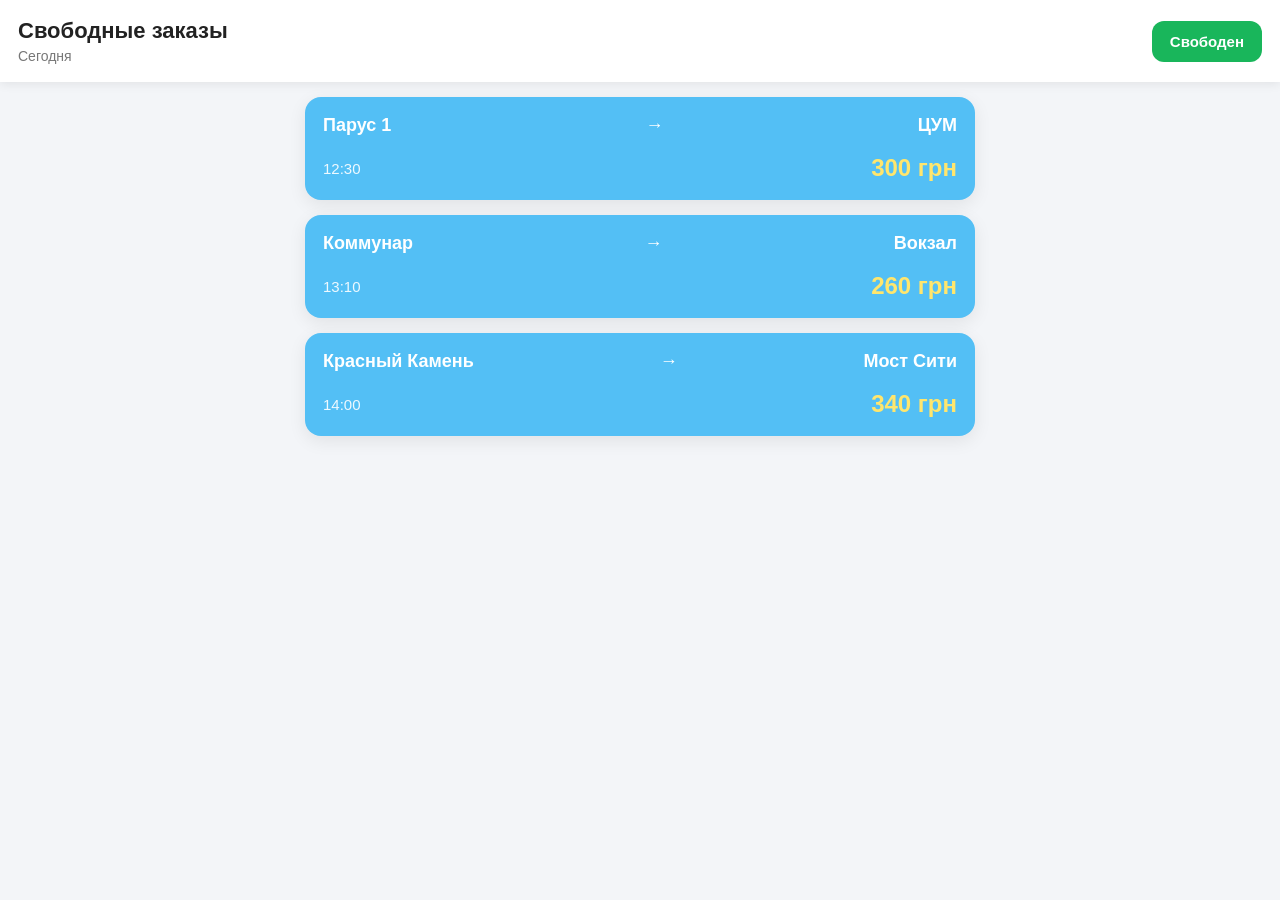
==== driver.html @ 718c3d09 "First version" ====
<!DOCTYPE html>
<html lang="ru">

<head>

    <meta charset="UTF-8">
    <meta name="viewport" content="width=device-width, initial-scale=1.0">

    <title>Driver Orders</title>

    <link rel="stylesheet" href="css/style.css">

</head>

<body>

    <header class="top-bar">

        <div>
            <h1>Свободные заказы</h1>
            <p>Сегодня</p>
        </div>

        <button class="status-btn">
            Свободен
        </button>

    </header>

    <main class="orders">

        <div class="order-card">

            <div class="route">
                <strong>Парус 1</strong>
                <span>→</span>
                <strong>ЦУМ</strong>
            </div>

            <div class="info">

                <span>12:30</span>

                <span class="price">300 грн</span>

            </div>

        </div>

        <div class="order-card">

            <div class="route">
                <strong>Коммунар</strong>
                <span>→</span>
                <strong>Вокзал</strong>
            </div>

            <div class="info">

                <span>13:10</span>

                <span class="price">260 грн</span>

            </div>

        </div>

        <div class="order-card">

            <div class="route">
                <strong>Красный Камень</strong>
                <span>→</span>
                <strong>Мост Сити</strong>
            </div>

            <div class="info">

                <span>14:00</span>

                <span class="price">340 грн</span>

            </div>

        </div>

    </main>

    <script src="js/script.js"></script>

</body>

</html>
---- css/style.css ----
/* Сброс */

*{
    margin:0;
    padding:0;
    box-sizing:border-box;
}

/* Страница */

body{

    background:#f3f5f8;

    font-family:Arial, Helvetica, sans-serif;

    color:#222;

}

/* Верх */

.top-bar{

    position:sticky;

    top:0;

    background:#ffffff;

    padding:18px;

    display:flex;

    justify-content:space-between;

    align-items:center;

    box-shadow:0 2px 10px rgba(0,0,0,.08);

}

.top-bar h1{

    font-size:22px;

}

.top-bar p{

    margin-top:4px;

    color:#777;

    font-size:14px;

}

/* Кнопка */

.status-btn{

    background:#19b65b;

    color:#fff;

    border:none;

    border-radius:12px;

    padding:12px 18px;

    font-size:15px;

    font-weight:bold;

    cursor:pointer;

    transition:.2s;

}

.status-btn:hover{

    opacity:.9;

}

/* Список */

.orders{

    padding:15px;

    display:flex;

    flex-direction:column;

    gap:15px;

}

/* Карточка */

.order-card{

    background:#53bff5;

    border-radius:16px;

    padding:18px;

    box-shadow:0 5px 18px rgba(0,0,0,.08);

    transition:.2s;

    cursor:pointer;

}

.order-card:hover{

    transform:translateY(-2px);

}

/* Маршрут */

.route{

    display:flex;

    justify-content:space-between;

    align-items:center;

    font-size:18px;

    font-weight:bold;

    color:#ffffff;

}

/* Нижняя строка */

.info{

    margin-top:18px;

    display:flex;

    justify-content:space-between;

    align-items:center;

    font-size:15px;

    color:#eef9ff;

}

.price{

    font-size:24px;

    color:#ffe66d;

    font-weight:bold;

}

/* Компьютер */

@media(min-width:700px){

    .orders{

        max-width:700px;

        margin:auto;

    }

}
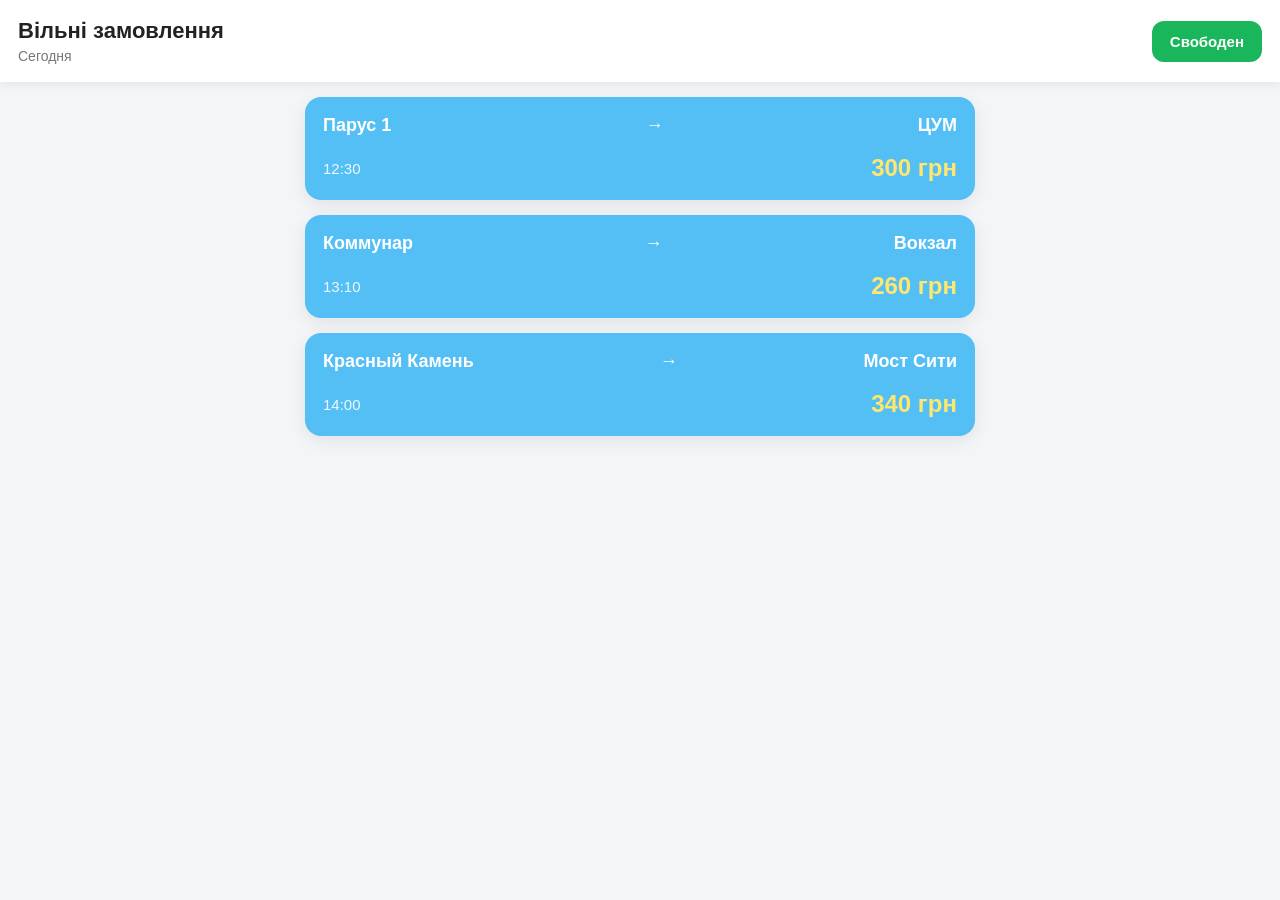
==== commit b4dac75b: "Test commit" ====
--- a/driver.html
+++ b/driver.html
@@ -17,7 +17,7 @@
     <header class="top-bar">
 
         <div>
-            <h1>Свободные заказы</h1>
+            <h1>Вільні замовлення</h1>
             <p>Сегодня</p>
         </div>
 
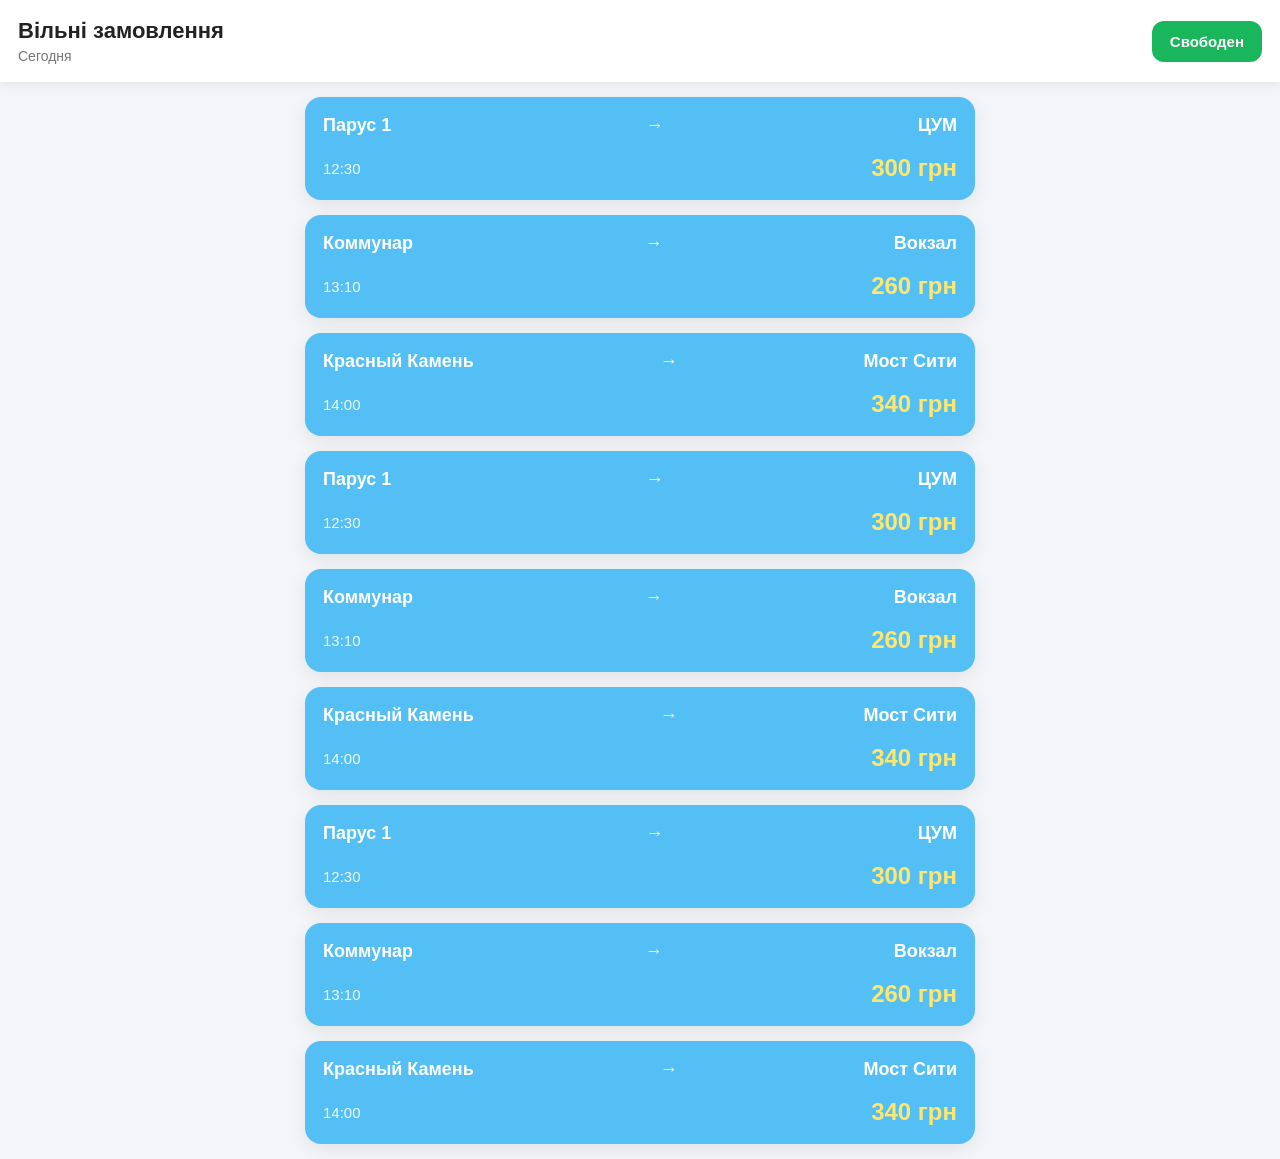
==== commit 6c6b42a4: "More orders" ====
--- a/driver.html
+++ b/driver.html
@@ -83,6 +83,114 @@
 
         </div>
 
+        <div class="order-card">
+
+            <div class="route">
+                <strong>Парус 1</strong>
+                <span>→</span>
+                <strong>ЦУМ</strong>
+            </div>
+
+            <div class="info">
+
+                <span>12:30</span>
+
+                <span class="price">300 грн</span>
+
+            </div>
+
+        </div>
+
+        <div class="order-card">
+
+            <div class="route">
+                <strong>Коммунар</strong>
+                <span>→</span>
+                <strong>Вокзал</strong>
+            </div>
+
+            <div class="info">
+
+                <span>13:10</span>
+
+                <span class="price">260 грн</span>
+
+            </div>
+
+        </div>
+
+        <div class="order-card">
+
+            <div class="route">
+                <strong>Красный Камень</strong>
+                <span>→</span>
+                <strong>Мост Сити</strong>
+            </div>
+
+            <div class="info">
+
+                <span>14:00</span>
+
+                <span class="price">340 грн</span>
+
+            </div>
+
+        </div>
+
+        <div class="order-card">
+
+            <div class="route">
+                <strong>Парус 1</strong>
+                <span>→</span>
+                <strong>ЦУМ</strong>
+            </div>
+
+            <div class="info">
+
+                <span>12:30</span>
+
+                <span class="price">300 грн</span>
+
+            </div>
+
+        </div>
+
+        <div class="order-card">
+
+            <div class="route">
+                <strong>Коммунар</strong>
+                <span>→</span>
+                <strong>Вокзал</strong>
+            </div>
+
+            <div class="info">
+
+                <span>13:10</span>
+
+                <span class="price">260 грн</span>
+
+            </div>
+
+        </div>
+
+        <div class="order-card">
+
+            <div class="route">
+                <strong>Красный Камень</strong>
+                <span>→</span>
+                <strong>Мост Сити</strong>
+            </div>
+
+            <div class="info">
+
+                <span>14:00</span>
+
+                <span class="price">340 грн</span>
+
+            </div>
+
+        </div>
+
     </main>
 
     <script src="js/script.js"></script>
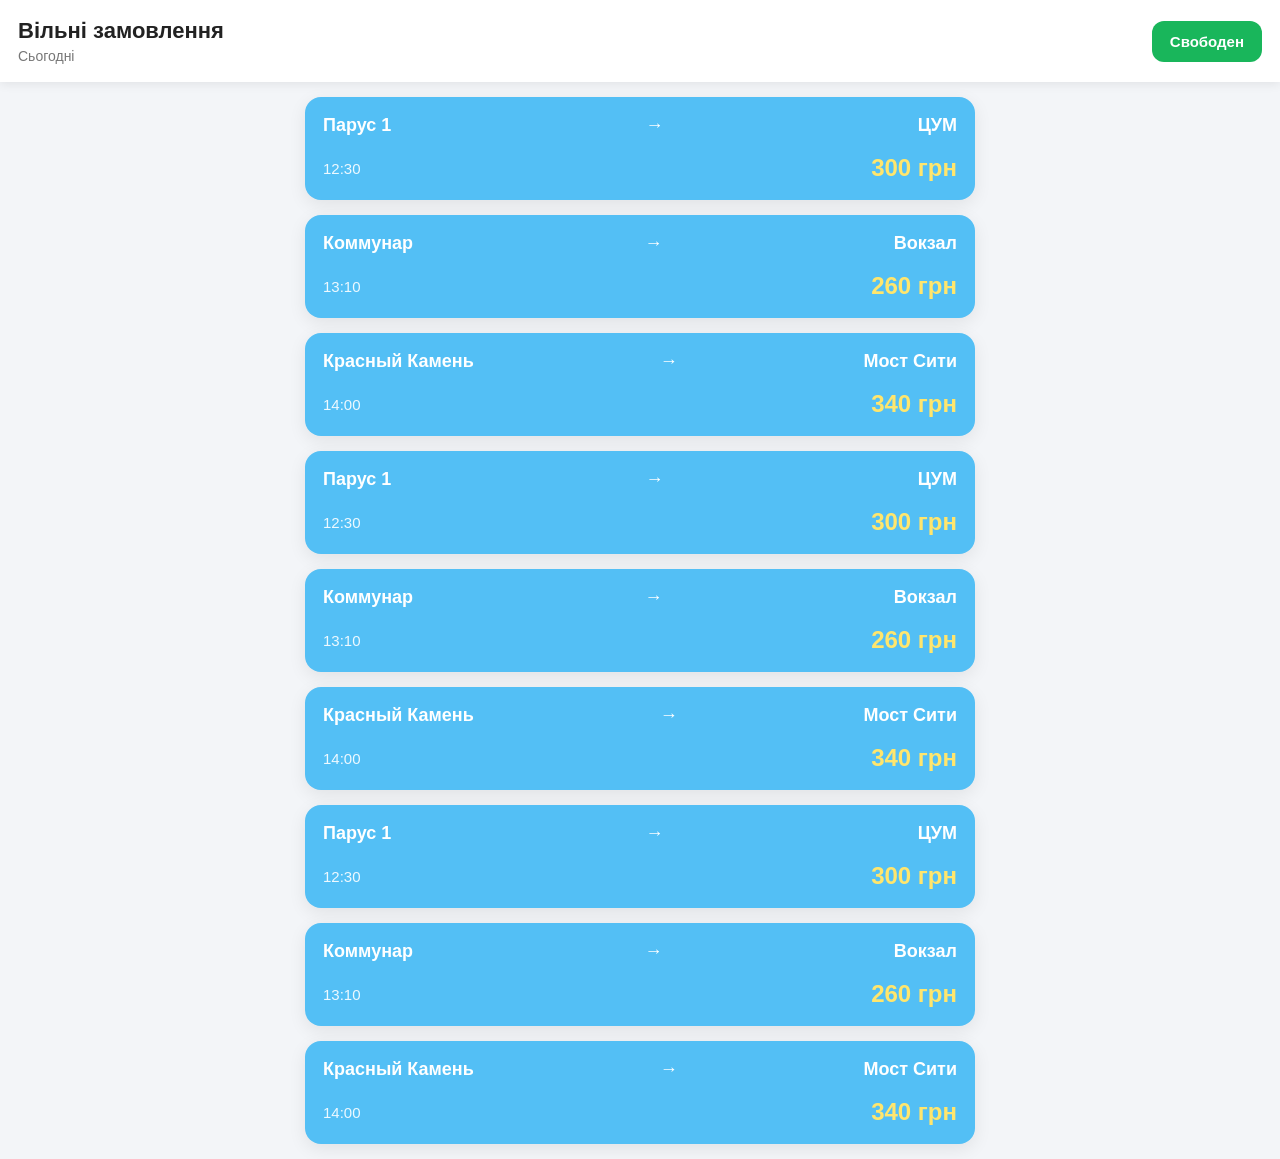
==== commit 365f6cca: "OpenServer version" ====
--- a/driver.html
+++ b/driver.html
@@ -18,7 +18,7 @@
 
         <div>
             <h1>Вільні замовлення</h1>
-            <p>Сегодня</p>
+            <p>Сьогодні</p>
         </div>
 
         <button class="status-btn">
--- a/css/style.css
+++ b/css/style.css
@@ -1,185 +1,932 @@
 /* Сброс */
 
-*{
-    margin:0;
-    padding:0;
-    box-sizing:border-box;
+* {
+    margin: 0;
+    padding: 0;
+    box-sizing: border-box;
 }
 
 /* Страница */
 
-body{
-
-    background:#f3f5f8;
-
-    font-family:Arial, Helvetica, sans-serif;
-
-    color:#222;
+body {
+
+    background: #f3f5f8;
+
+    font-family: Arial, Helvetica, sans-serif;
+
+    color: #222;
 
 }
 
 /* Верх */
 
-.top-bar{
-
-    position:sticky;
-
-    top:0;
-
-    background:#ffffff;
-
-    padding:18px;
-
-    display:flex;
-
-    justify-content:space-between;
-
-    align-items:center;
-
-    box-shadow:0 2px 10px rgba(0,0,0,.08);
-
-}
-
-.top-bar h1{
-
-    font-size:22px;
-
-}
-
-.top-bar p{
-
-    margin-top:4px;
-
-    color:#777;
-
-    font-size:14px;
+.top-bar {
+
+    position: sticky;
+
+    top: 0;
+
+    background: #ffffff;
+
+    padding: 18px;
+
+    display: flex;
+
+    justify-content: space-between;
+
+    align-items: center;
+
+    box-shadow: 0 2px 10px rgba(0, 0, 0, .08);
+
+}
+
+.top-bar h1 {
+
+    font-size: 22px;
+
+}
+
+.top-bar p {
+
+    margin-top: 4px;
+
+    color: #777;
+
+    font-size: 14px;
 
 }
 
 /* Кнопка */
 
-.status-btn{
-
-    background:#19b65b;
-
-    color:#fff;
-
-    border:none;
-
-    border-radius:12px;
-
-    padding:12px 18px;
-
-    font-size:15px;
-
-    font-weight:bold;
-
-    cursor:pointer;
-
-    transition:.2s;
-
-}
-
-.status-btn:hover{
-
-    opacity:.9;
+.status-btn {
+
+    background: #19b65b;
+
+    color: #fff;
+
+    border: none;
+
+    border-radius: 12px;
+
+    padding: 12px 18px;
+
+    font-size: 15px;
+
+    font-weight: bold;
+
+    cursor: pointer;
+
+    transition: .2s;
+
+}
+
+.status-btn:hover {
+
+    opacity: .9;
 
 }
 
 /* Список */
 
-.orders{
-
-    padding:15px;
-
-    display:flex;
-
-    flex-direction:column;
-
-    gap:15px;
+.orders {
+
+    padding: 15px;
+
+    display: flex;
+
+    flex-direction: column;
+
+    gap: 15px;
 
 }
 
 /* Карточка */
 
-.order-card{
-
-    background:#53bff5;
-
-    border-radius:16px;
-
-    padding:18px;
-
-    box-shadow:0 5px 18px rgba(0,0,0,.08);
-
-    transition:.2s;
-
-    cursor:pointer;
-
-}
-
-.order-card:hover{
-
-    transform:translateY(-2px);
+.order-card {
+
+    background: #53bff5;
+
+    border-radius: 16px;
+
+    padding: 18px;
+
+    box-shadow: 0 5px 18px rgba(0, 0, 0, .08);
+
+    transition: .2s;
+
+    cursor: pointer;
+
+}
+
+.order-card:hover {
+
+    transform: translateY(-2px);
 
 }
 
 /* Маршрут */
 
-.route{
-
-    display:flex;
-
-    justify-content:space-between;
-
-    align-items:center;
-
-    font-size:18px;
-
-    font-weight:bold;
-
-    color:#ffffff;
+.route {
+
+    display: flex;
+
+    justify-content: space-between;
+
+    align-items: center;
+
+    font-size: 18px;
+
+    font-weight: bold;
+
+    color: #ffffff;
 
 }
 
 /* Нижняя строка */
 
-.info{
-
-    margin-top:18px;
-
-    display:flex;
-
-    justify-content:space-between;
-
-    align-items:center;
-
-    font-size:15px;
-
-    color:#eef9ff;
-
-}
-
-.price{
-
-    font-size:24px;
-
-    color:#ffe66d;
-
-    font-weight:bold;
+.info {
+
+    margin-top: 18px;
+
+    display: flex;
+
+    justify-content: space-between;
+
+    align-items: center;
+
+    font-size: 15px;
+
+    color: #eef9ff;
+
+}
+
+.price {
+
+    font-size: 24px;
+
+    color: #ffe66d;
+
+    font-weight: bold;
 
 }
 
 /* Компьютер */
 
-@media(min-width:700px){
-
-    .orders{
-
-        max-width:700px;
-
-        margin:auto;
+@media(min-width:700px) {
+
+    .orders {
+
+        max-width: 700px;
+
+        margin: auto;
 
     }
 
+}
+
+/* ===========================
+   Страница приема заказа
+=========================== */
+
+.order-page {
+
+    max-width: 700px;
+
+    margin: auto;
+
+    padding: 15px;
+
+}
+
+.header-card {
+
+    background: #53bff5;
+
+    color: #fff;
+
+    border-radius: 16px;
+
+    padding: 18px;
+
+    display: flex;
+
+    justify-content: space-between;
+
+    align-items: center;
+
+    margin-bottom: 15px;
+
+}
+
+.status-new {
+
+    background: #19b65b;
+
+    padding: 8px 14px;
+
+    border-radius: 20px;
+
+    font-size: 14px;
+
+    font-weight: bold;
+
+}
+
+.card {
+
+    background: #ffffff;
+
+    border-radius: 16px;
+
+    padding: 18px;
+
+    margin-bottom: 15px;
+
+    box-shadow: 0 5px 18px rgba(0, 0, 0, .08);
+
+}
+
+.title {
+
+    color: #777;
+
+    font-size: 14px;
+
+    margin-bottom: 8px;
+
+}
+
+.district {
+
+    font-size: 24px;
+
+    font-weight: bold;
+
+    color: #222;
+
+}
+
+.address {
+
+    margin-top: 6px;
+
+    color: #666;
+
+    line-height: 1.5;
+
+}
+
+.row {
+
+    display: flex;
+
+    justify-content: space-between;
+
+    align-items: center;
+
+    padding: 10px 0;
+
+    border-bottom: 1px solid #ececec;
+
+}
+
+.row:last-child {
+
+    border-bottom: none;
+
+}
+
+.price-big {
+
+    color: #19b65b;
+
+    font-size: 30px;
+
+}
+
+.map-btn {
+
+    display: block;
+
+    text-align: center;
+
+    background: #4285F4;
+
+    color: #fff;
+
+    text-decoration: none;
+
+    padding: 16px;
+
+    border-radius: 14px;
+
+    font-weight: bold;
+
+    margin-bottom: 15px;
+
+}
+
+.buttons {
+
+    display: flex;
+
+    flex-direction: column;
+
+    gap: 12px;
+
+}
+
+.take-btn,
+.price-btn,
+.cancel-btn {
+
+    border: none;
+
+    border-radius: 14px;
+
+    padding: 18px;
+
+    font-size: 18px;
+
+    font-weight: bold;
+
+    cursor: pointer;
+
+}
+
+.take-btn {
+
+    background: #19b65b;
+
+    color: #fff;
+
+}
+
+.price-btn {
+
+    background: #f4b400;
+
+    color: #fff;
+
+}
+
+.cancel-btn {
+
+    background: #e74c3c;
+
+    color: #fff;
+
+}
+
+/* ---------------- Клиент ---------------- */
+
+/* ===========================
+Страница клиента (новая)
+=========================== */
+
+.client-form {
+    max-width: 600px;
+    margin: 0 auto;
+    padding: 20px 15px 40px;
+}
+
+/* Группа поля ввода с иконкой */
+.input-group {
+    display: flex;
+    align-items: flex-start;
+    gap: 12px;
+    margin-bottom: 10px;
+}
+
+/* Иконки точек маршрута */
+.route-icon {
+    width: 14px;
+    height: 14px;
+    margin-top: 42px;
+    flex-shrink: 0;
+}
+
+.from-icon {
+    background: #19b65b;
+    border-radius: 50%;
+}
+
+.to-icon {
+    background: #e74c3c;
+    border-radius: 3px;
+}
+
+/* Обертка поля */
+.input-wrapper {
+    flex: 1;
+    position: relative;
+}
+
+.client-form label {
+    display: block;
+    margin-bottom: 6px;
+    font-weight: 600;
+    font-size: 14px;
+    color: #555;
+}
+
+.client-form input {
+    width: 100%;
+    padding: 14px 16px;
+    border: 2px solid #e5e8ec;
+    border-radius: 12px;
+    font-size: 16px;
+    background: #fff;
+    outline: none;
+    transition: border-color .2s;
+}
+
+.client-form input:focus {
+    border-color: #53bff5;
+}
+
+/* Ошибка */
+.error-text {
+    color: #d32f2f;
+    font-size: 13px;
+    margin: 4px 0 10px 26px;
+    min-height: 18px;
+}
+
+/* Выпадающий список */
+.suggestions {
+    position: absolute;
+    top: 100%;
+    left: 0;
+    right: 0;
+    margin-top: 4px;
+    background: #fff;
+    border: 1px solid #e5e8ec;
+    border-radius: 12px;
+    box-shadow: 0 8px 24px rgba(0, 0, 0, .08);
+    z-index: 100;
+    overflow: hidden;
+}
+
+.suggestions div {
+    padding: 12px 16px;
+    cursor: pointer;
+    border-bottom: 1px solid #f0f0f0;
+    font-size: 15px;
+    transition: background .15s;
+}
+
+.suggestions div:last-child {
+    border-bottom: none;
+}
+
+.suggestions div:hover {
+    background: #f5faff;
+}
+
+/* Кнопка расчета */
+.calc-btn {
+    width: 100%;
+    margin-top: 20px;
+    padding: 16px;
+    border: none;
+    border-radius: 12px;
+    background: #19b65b;
+    color: #fff;
+    font-size: 17px;
+    font-weight: 700;
+    cursor: pointer;
+    transition: background .2s, transform .1s;
+}
+
+.calc-btn:hover {
+    background: #15a04f;
+}
+
+.calc-btn:active {
+    transform: scale(0.98);
+}
+
+/* Блок результата */
+.route-info {
+    margin-top: 20px;
+    padding: 18px;
+    border-radius: 14px;
+    background: #fff;
+    border: 1px solid #e5e8ec;
+    text-align: center;
+    font-size: 16px;
+    color: #333;
+}
+
+.route-placeholder {
+    color: #999;
+    font-size: 15px;
+}
+
+/* 3 карточки цен */
+.price-cards {
+    display: grid;
+    grid-template-columns: 1fr;
+    gap: 10px;
+    margin-top: 15px;
+}
+
+.price-card {
+    background: #fff;
+    border: 2px solid #e5e8ec;
+    border-radius: 14px;
+    padding: 16px;
+    cursor: pointer;
+    transition: all .2s;
+    display: flex;
+    justify-content: space-between;
+    align-items: center;
+}
+
+.price-card:hover {
+    border-color: #53bff5;
+    background: #f9fcff;
+}
+
+.price-card.active {
+    border-color: #19b65b;
+    background: #f0fbf4;
+}
+
+.price-card-title {
+    font-weight: 700;
+    font-size: 16px;
+    color: #222;
+}
+
+.price-card-desc {
+    font-size: 13px;
+    color: #888;
+    margin-top: 4px;
+}
+
+.price-card-value {
+    font-size: 24px;
+    font-weight: 800;
+    color: #19b65b;
+}
+
+.price-card.active .price-card-value {
+    color: #15a04f;
+}
+
+/* Кнопка вызова */
+.call-btn {
+    width: 100%;
+    margin-top: 20px;
+    padding: 18px;
+    border: none;
+    border-radius: 14px;
+    background: #222;
+    color: #ffe66d;
+    font-size: 18px;
+    font-weight: 800;
+    cursor: pointer;
+    transition: background .2s;
+}
+
+.call-btn:hover {
+    background: #000;
+}
+
+.hidden {
+    display: none !important;
+}
+
+/* Компьютер */
+@media(min-width: 700px) {
+    .price-cards {
+        grid-template-columns: repeat(3, 1fr);
+    }
+
+    .price-card {
+        flex-direction: column;
+        text-align: center;
+        gap: 8px;
+    }
+}
+
+/* ===========================
+Страница статуса заказа (Клиент)
+=========================== */
+
+.order-status-page {
+    max-width: 600px;
+    margin: 0 auto;
+    padding: 20px 15px 40px;
+    display: flex;
+    flex-direction: column;
+    gap: 15px;
+}
+
+/* Карточка статуса */
+.status-card {
+    background: #fff;
+    border-radius: 16px;
+    padding: 20px;
+    text-align: center;
+    border: 1px solid #e5e8ec;
+}
+
+.status-card.searching {
+    border-color: #f4b400;
+    background: #fffdf5;
+}
+
+.pulse-dot {
+    width: 16px;
+    height: 16px;
+    background: #f4b400;
+    border-radius: 50%;
+    margin: 0 auto 10px;
+    animation: pulse 1.5s infinite;
+}
+
+@keyframes pulse {
+    0% {
+        box-shadow: 0 0 0 0 rgba(244, 180, 0, 0.7);
+    }
+
+    70% {
+        box-shadow: 0 0 0 10px rgba(244, 180, 0, 0);
+    }
+
+    100% {
+        box-shadow: 0 0 0 0 rgba(244, 180, 0, 0);
+    }
+}
+
+.status-text {
+    font-size: 20px;
+    font-weight: 800;
+    color: #222;
+    margin-bottom: 5px;
+}
+
+.status-subtext {
+    font-size: 14px;
+    color: #666;
+}
+
+/* Карточка с информацией */
+.info-card {
+    background: #fff;
+    border-radius: 16px;
+    padding: 18px;
+    border: 1px solid #e5e8ec;
+}
+
+.info-row {
+    display: flex;
+    justify-content: space-between;
+    padding: 10px 0;
+    border-bottom: 1px solid #f0f0f0;
+    font-size: 15px;
+}
+
+.info-row:last-child {
+    border-bottom: none;
+}
+
+.info-row .label {
+    color: #777;
+}
+
+.info-row .value {
+    font-weight: 600;
+    color: #222;
+    text-align: right;
+}
+
+.price-row .value {
+    color: #19b65b;
+    font-size: 22px;
+    font-weight: 800;
+}
+
+/* Карточка торга */
+.negotiation-card {
+    background: #fff8e1;
+    border: 2px solid #f4b400;
+    border-radius: 16px;
+    padding: 18px;
+}
+
+.nego-title {
+    font-weight: 800;
+    font-size: 16px;
+    color: #222;
+    margin-bottom: 8px;
+}
+
+.nego-text {
+    font-size: 15px;
+    color: #333;
+    line-height: 1.5;
+    margin-bottom: 15px;
+}
+
+.nego-buttons {
+    display: flex;
+    gap: 10px;
+}
+
+.btn-accept,
+.btn-decline {
+    flex: 1;
+    padding: 14px;
+    border: none;
+    border-radius: 12px;
+    font-size: 16px;
+    font-weight: 700;
+    cursor: pointer;
+    transition: 0.2s;
+}
+
+.btn-accept {
+    background: #19b65b;
+    color: #fff;
+}
+
+.btn-accept:hover {
+    background: #15a04f;
+}
+
+.btn-decline {
+    background: #fff;
+    color: #d32f2f;
+    border: 2px solid #d32f2f;
+}
+
+.btn-decline:hover {
+    background: #ffebee;
+}
+
+/* Карточка водителя */
+.driver-card {
+    background: #fff;
+    border-radius: 16px;
+    padding: 18px;
+    border: 1px solid #e5e8ec;
+}
+
+.driver-header {
+    display: flex;
+    align-items: center;
+    gap: 15px;
+    margin-bottom: 15px;
+}
+
+.driver-avatar {
+    width: 50px;
+    height: 50px;
+    background: #e5e8ec;
+    border-radius: 50%;
+    display: flex;
+    align-items: center;
+    justify-content: center;
+    font-size: 24px;
+}
+
+.driver-name {
+    font-size: 18px;
+    font-weight: 800;
+    color: #222;
+}
+
+.driver-car {
+    font-size: 14px;
+    color: #555;
+    margin-top: 2px;
+}
+
+.driver-plate {
+    font-size: 13px;
+    color: #888;
+    background: #f3f5f8;
+    display: inline-block;
+    padding: 2px 8px;
+    border-radius: 6px;
+    margin-top: 4px;
+    font-family: monospace;
+    letter-spacing: 1px;
+}
+
+.btn-call {
+    display: block;
+    width: 100%;
+    text-align: center;
+    background: #19b65b;
+    color: #fff;
+    text-decoration: none;
+    padding: 16px;
+    border-radius: 12px;
+    font-size: 17px;
+    font-weight: 700;
+    transition: 0.2s;
+}
+
+.btn-call:hover {
+    background: #15a04f;
+}
+
+/* Кнопка отмены */
+.btn-cancel-order {
+    width: 100%;
+    margin-top: 10px;
+    padding: 16px;
+    background: transparent;
+    color: #d32f2f;
+    border: 2px solid #d32f2f;
+    border-radius: 12px;
+    font-size: 16px;
+    font-weight: 700;
+    cursor: pointer;
+    transition: 0.2s;
+}
+
+.btn-cancel-order:hover {
+    background: #ffebee;
+}
+
+/* Поэтапное раскрытие на странице создания заказа */
+.step {
+    display: flex;
+    flex-direction: column;
+    gap: 15px;
+}
+
+/* Стиль для выпадающего списка района */
+.sector-select {
+    width: 100%;
+    padding: 12px;
+    border: 1px solid #ddd;
+    border-radius: 8px;
+    font-size: 15px;
+    background: #fff;
+    color: #333;
+    outline: none;
+    cursor: pointer;
+}
+.sector-select:focus {
+    border-color: #53bff5;
+}
+
+/* Подпись точного адреса под названием сектора на анонсе заказа */
+.order-address-subline {
+    font-size: 13px;           
+    font-weight: 600;         
+    color: #4a5568;            
+    margin-top: 3px;          
+    line-height: 1.3;          
+}
+
+/* =========================================
+   Интегрированный выбор района (Мобильная версия)
+   ========================================= */
+
+/* Гарантируем, что выпадающий список подсказок всегда поверх всего */
+.suggestions {
+    z-index: 1000 !important;
+    position: absolute;
+    background: #fff;
+    border: 1px solid #ddd;
+    border-top: none;
+    border-radius: 0 0 8px 8px;
+    max-height: 200px;
+    overflow-y: auto;
+    width: 100%;
+    left: 0;
+    top: 100%;
+    box-shadow: 0 4px 6px rgba(0,0,0,0.1);
+}
+
+/* Стиль для компактного селектора района */
+.integrated-sector-select {
+    width: 100%;
+    margin-top: 8px; /* Небольшой отступ от основного поля ввода */
+    padding: 10px 12px;
+    font-size: 13px;
+    color: #4a5568;
+    background-color: #f8f9fa; /* Светло-серый фон, чтобы отличаться от белого input */
+    border: 1px solid #e2e8f0;
+    border-radius: 8px;
+    outline: none;
+    cursor: pointer;
+    appearance: none; /* Убирает стандартную громоздкую стрелку браузера на iOS/Android */
+    background-image: url("data:image/svg+xml;charset=UTF-8,%3csvg xmlns='http://www.w3.org/2000/svg' viewBox='0 0 24 24' fill='none' stroke='%234a5568' stroke-width='2' stroke-linecap='round' stroke-linejoin='round'%3e%3cpolyline points='6 9 12 15 18 9'%3e%3c/polyline%3e%3c/svg%3e");
+    background-repeat: no-repeat;
+    background-position: right 12px center;
+    background-size: 16px;
+}
+
+.integrated-sector-select:focus {
+    border-color: #53bff5;
+    background-color: #fff;
 }
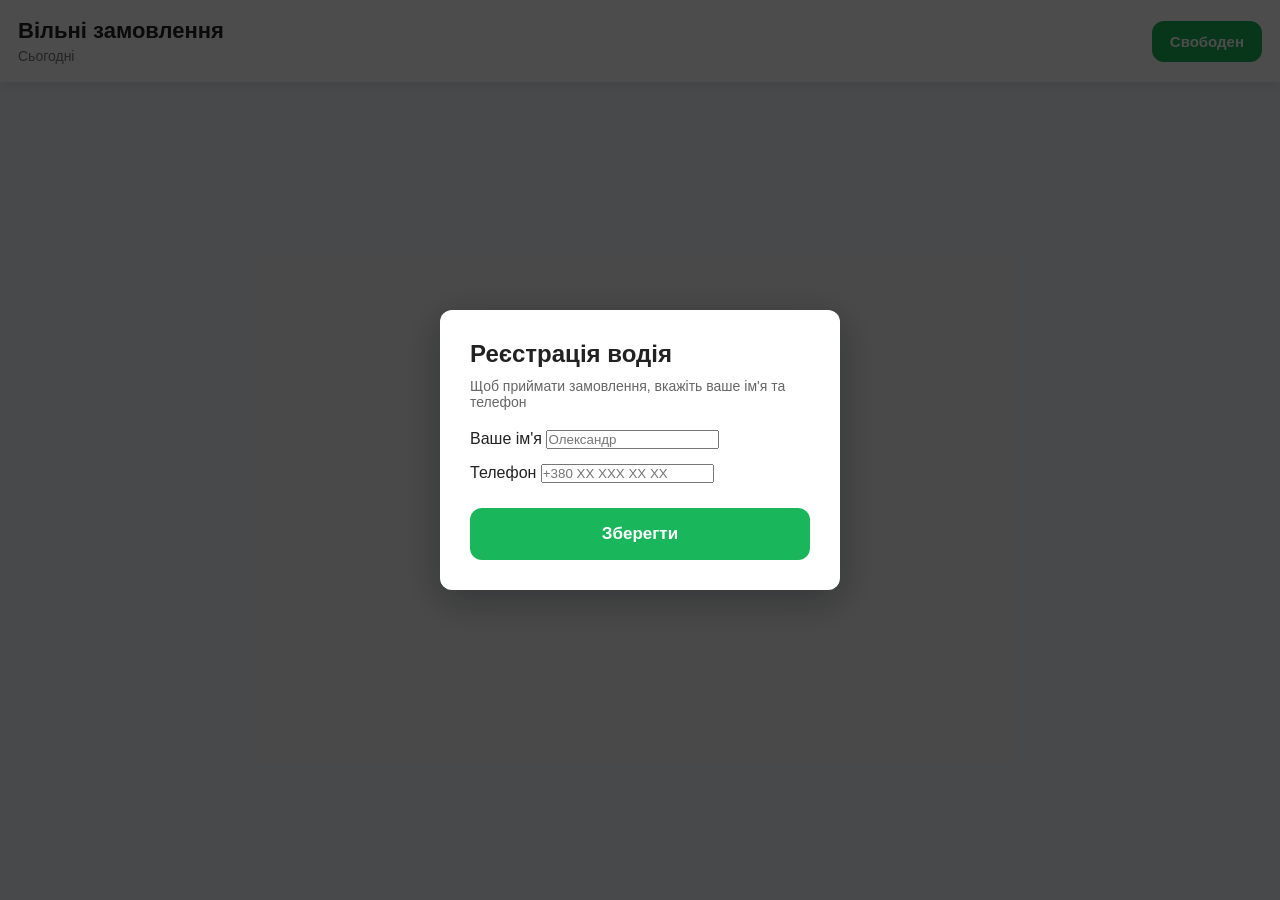
==== commit ea58348d: "Driver registration and .txt" ====
--- a/driver.html
+++ b/driver.html
@@ -27,173 +27,56 @@
 
     </header>
 
-    <main class="orders">
-
-        <div class="order-card">
-
-            <div class="route">
-                <strong>Парус 1</strong>
-                <span>→</span>
-                <strong>ЦУМ</strong>
-            </div>
-
-            <div class="info">
-
-                <span>12:30</span>
-
-                <span class="price">300 грн</span>
-
-            </div>
-
-        </div>
-
-        <div class="order-card">
-
-            <div class="route">
-                <strong>Коммунар</strong>
-                <span>→</span>
-                <strong>Вокзал</strong>
-            </div>
-
-            <div class="info">
-
-                <span>13:10</span>
-
-                <span class="price">260 грн</span>
-
-            </div>
-
-        </div>
-
-        <div class="order-card">
-
-            <div class="route">
-                <strong>Красный Камень</strong>
-                <span>→</span>
-                <strong>Мост Сити</strong>
-            </div>
-
-            <div class="info">
-
-                <span>14:00</span>
-
-                <span class="price">340 грн</span>
-
-            </div>
-
-        </div>
-
-        <div class="order-card">
-
-            <div class="route">
-                <strong>Парус 1</strong>
-                <span>→</span>
-                <strong>ЦУМ</strong>
-            </div>
-
-            <div class="info">
-
-                <span>12:30</span>
-
-                <span class="price">300 грн</span>
-
-            </div>
-
-        </div>
-
-        <div class="order-card">
-
-            <div class="route">
-                <strong>Коммунар</strong>
-                <span>→</span>
-                <strong>Вокзал</strong>
-            </div>
-
-            <div class="info">
-
-                <span>13:10</span>
-
-                <span class="price">260 грн</span>
-
-            </div>
-
-        </div>
-
-        <div class="order-card">
-
-            <div class="route">
-                <strong>Красный Камень</strong>
-                <span>→</span>
-                <strong>Мост Сити</strong>
-            </div>
-
-            <div class="info">
-
-                <span>14:00</span>
-
-                <span class="price">340 грн</span>
-
-            </div>
-
-        </div>
-
-        <div class="order-card">
-
-            <div class="route">
-                <strong>Парус 1</strong>
-                <span>→</span>
-                <strong>ЦУМ</strong>
-            </div>
-
-            <div class="info">
-
-                <span>12:30</span>
-
-                <span class="price">300 грн</span>
-
-            </div>
-
-        </div>
-
-        <div class="order-card">
-
-            <div class="route">
-                <strong>Коммунар</strong>
-                <span>→</span>
-                <strong>Вокзал</strong>
-            </div>
-
-            <div class="info">
-
-                <span>13:10</span>
-
-                <span class="price">260 грн</span>
-
-            </div>
-
-        </div>
-
-        <div class="order-card">
-
-            <div class="route">
-                <strong>Красный Камень</strong>
-                <span>→</span>
-                <strong>Мост Сити</strong>
-            </div>
-
-            <div class="info">
-
-                <span>14:00</span>
-
-                <span class="price">340 грн</span>
-
-            </div>
-
-        </div>
-
+        <main class="orders">
+        <!-- Сюда JavaScript будет добавлять реальные заказы -->
     </main>
 
-    <script src="js/script.js"></script>
+    <!-- Модальное окно регистрации (имя + телефон) -->
+    <div id="registrationModal" class="modal hidden">
+        <div class="modal-content">
+            <h2>Реєстрація водія</h2>
+            <p>Щоб приймати замовлення, вкажіть ваше ім'я та телефон</p>
+            
+            <div class="input-wrapper">
+                <label>Ваше ім'я</label>
+                <input type="text" id="driverName" placeholder="Олександр">
+            </div>
+            
+            <div class="input-wrapper">
+                <label>Телефон</label>
+                <input type="tel" id="driverPhone" placeholder="+380 XX XXX XX XX">
+            </div>
+            
+            <button id="saveDriverBtn" class="calc-btn">Зберегти</button>
+        </div>
+    </div>
+
+    <!-- Модальное окно регистрации (машина) -->
+    <div id="carModal" class="modal hidden">
+        <div class="modal-content">
+            <h2>Дані авто</h2>
+            <p>Вкажіть дані вашого автомобіля</p>
+            
+            <div class="input-wrapper">
+                <label>Марка авто</label>
+                <input type="text" id="carMake" placeholder="Toyota Camry">
+            </div>
+            
+            <div class="input-wrapper">
+                <label>Номер авто</label>
+                <input type="text" id="carNumber" placeholder="АА 1234 ВВ">
+            </div>
+            
+            <div class="input-wrapper">
+                <label>Рік випуску</label>
+                <input type="text" id="carYear" placeholder="2018">
+            </div>
+            
+            <button id="saveCarBtn" class="calc-btn">Зберегти</button>
+        </div>
+    </div>
+
+       <script src="js/driver.js"></script>
 
 </body>
 
--- a/css/style.css
+++ b/css/style.css
@@ -929,4 +929,56 @@
 .integrated-sector-select:focus {
     border-color: #53bff5;
     background-color: #fff;
-}+}
+
+.hidden {
+ display: none !important; 
+}
+
+/*Для модальных окон водителя - регистрация*/
+/* Модальные окна */
+.modal {
+    position: fixed;
+    top: 0;
+    left: 0;
+    width: 100%;
+    height: 100%;
+    background: rgba(0, 0, 0, 0.7);
+    display: flex;
+    align-items: center;
+    justify-content: center;
+    z-index: 9999;
+}
+
+.modal-content {
+    background: white;
+    padding: 30px;
+    border-radius: 12px;
+    max-width: 400px;
+    width: 90%;
+    box-shadow: 0 10px 40px rgba(0, 0, 0, 0.3);
+}
+
+.modal-content h2 {
+    margin: 0 0 10px 0;
+    font-size: 24px;
+}
+
+.modal-content p {
+    margin: 0 0 20px 0;
+    color: #666;
+    font-size: 14px;
+}
+
+.modal-content .input-wrapper {
+    margin-bottom: 15px;
+}
+
+.modal-content .calc-btn {
+    width: 100%;
+    margin-top: 10px;
+}
+
+   .hidden {
+       display: none !important;
+   }
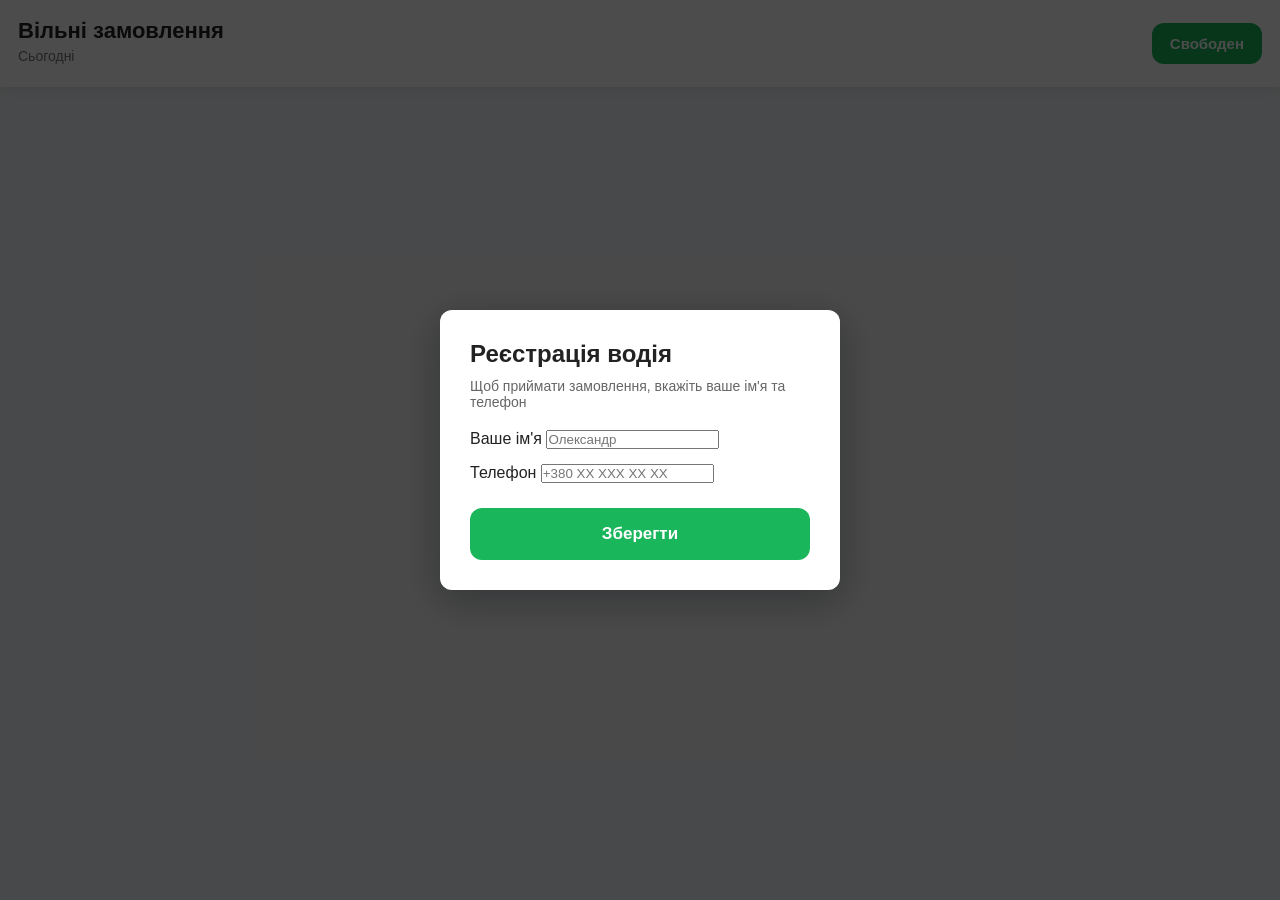
==== commit 77aa6f6a: "Cancel order client" ====
--- a/driver.html
+++ b/driver.html
@@ -14,18 +14,16 @@
 
 <body>
 
-    <header class="top-bar">
-
-        <div>
-            <h1>Вільні замовлення</h1>
-            <p>Сьогодні</p>
-        </div>
-
-        <button class="status-btn">
-            Свободен
-        </button>
-
-    </header>
+<header class="top-bar">
+    <div>
+        <h1>Вільні замовлення</h1>
+        <p>Сьогодні</p>
+        <p id="driver-greeting" style="margin-top: 5px; font-weight: bold; color: #2c3e50;"></p>
+    </div>
+    <button class="status-btn">
+        Свободен
+    </button>
+</header>
 
         <main class="orders">
         <!-- Сюда JavaScript будет добавлять реальные заказы -->
--- a/css/style.css
+++ b/css/style.css
@@ -981,4 +981,87 @@
 
    .hidden {
        display: none !important;
-   }+   }
+
+   /* Кликабельные адреса для открытия карт */
+.clickable-address {
+    cursor: pointer;
+    color: #2980b9;
+    transition: color 0.2s;
+}
+
+.clickable-address:hover {
+    color: #1abc9c;
+    text-decoration: underline;
+}
+
+/* Модальное окно выбора карт */
+.map-modal-overlay {
+    position: fixed;
+    top: 0;
+    left: 0;
+    width: 100%;
+    height: 100%;
+    background: rgba(0, 0, 0, 0.5);
+    display: flex;
+    align-items: center;
+    justify-content: center;
+    z-index: 1000;
+}
+
+.map-modal-overlay.hidden {
+    display: none;
+}
+
+.map-modal {
+    background: white;
+    border-radius: 16px;
+    padding: 25px;
+    width: 90%;
+    max-width: 320px;
+    display: flex;
+    flex-direction: column;
+    gap: 12px;
+    box-shadow: 0 10px 40px rgba(0, 0, 0, 0.3);
+}
+
+.map-modal-title {
+    text-align: center;
+    font-size: 18px;
+    font-weight: bold;
+    margin-bottom: 5px;
+}
+
+.map-modal-btn {
+    padding: 14px;
+    border: none;
+    border-radius: 10px;
+    font-size: 16px;
+    font-weight: bold;
+    cursor: pointer;
+    transition: transform 0.1s;
+}
+
+.map-modal-btn:active {
+    transform: scale(0.97);
+}
+
+#modal-waze {
+    background: #33ccff;
+    color: white;
+}
+
+#modal-google {
+    background: #4285f4;
+    color: white;
+}
+
+.map-modal-close {
+    padding: 12px;
+    border: none;
+    border-radius: 10px;
+    background: #eee;
+    color: #555;
+    font-size: 14px;
+    cursor: pointer;
+}
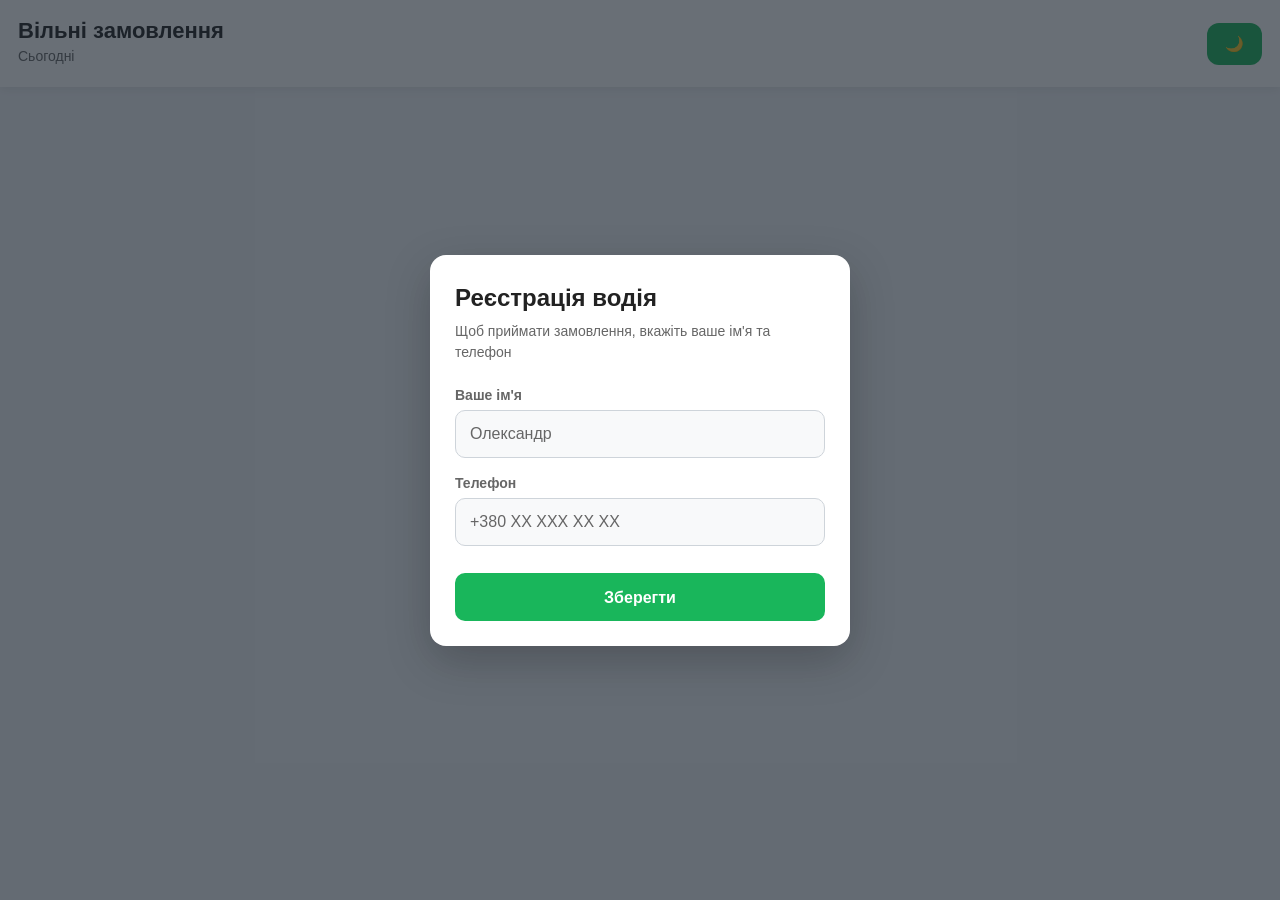
==== commit c2a1c65d: "All before PWA" ====
--- a/driver.html
+++ b/driver.html
@@ -18,10 +18,11 @@
     <div>
         <h1>Вільні замовлення</h1>
         <p>Сьогодні</p>
-        <p id="driver-greeting" style="margin-top: 5px; font-weight: bold; color: #2c3e50;"></p>
+        <h1 id="driver-greeting" style="margin-top: 5px; font-weight: bold; color: #2c3e50;"></h1>
+        <h4 id="telDriver"></h4>
     </div>
-    <button class="status-btn">
-        Свободен
+    <button id="theme-toggle" class="status-btn" type="button">
+    🌙
     </button>
 </header>
 
@@ -75,6 +76,7 @@
     </div>
 
        <script src="js/driver.js"></script>
+       <script src="js/theme.js"></script>
 
 </body>
 
--- a/css/style.css
+++ b/css/style.css
@@ -1,3 +1,37 @@
+/* ===========================
+   Цвета темы
+=========================== */
+
+:root {
+    --bg: #f3f5f8;
+    --surface: #ffffff;
+    --text: #222;
+    --text-secondary: #666;
+    --border: #e5e8ec;
+    --input-border: #ced4da;
+    --soft-bg: #f8f9fa;
+    --shadow: rgba(0, 0, 0, .08);
+
+    --green: #19b65b;
+    --green-dark: #15a04f;
+    --blue: #53bff5;
+    --yellow: #f4b400;
+    --red: #e74c3c;
+}
+
+/* Тёмная тема */
+
+[data-theme="dark"] {
+    --bg: #1a1d21;
+    --surface: #25282c;
+    --text: #f1f3f5;
+    --text-secondary: #aeb6bd;
+    --border: #3a3f44;
+    --input-border: #48515a;
+    --soft-bg: #2d3136;
+    --shadow: rgba(0, 0, 0, .30);
+}
+
 /* Сброс */
 
 * {
@@ -9,179 +43,111 @@
 /* Страница */
 
 body {
-
-    background: #f3f5f8;
-
+    background: var(--bg);
     font-family: Arial, Helvetica, sans-serif;
-
-    color: #222;
-
+    color: var(--text);
 }
 
 /* Верх */
 
 .top-bar {
-
     position: sticky;
-
     top: 0;
-
-    background: #ffffff;
-
+    background: var(--surface);
     padding: 18px;
-
-    display: flex;
-
+    display: flex;
     justify-content: space-between;
-
     align-items: center;
-
-    box-shadow: 0 2px 10px rgba(0, 0, 0, .08);
-
+    box-shadow: 0 2px 10px var(--shadow);
 }
 
 .top-bar h1 {
-
     font-size: 22px;
-
 }
 
 .top-bar p {
-
     margin-top: 4px;
-
-    color: #777;
-
+    color: var(--text-secondary);
     font-size: 14px;
-
 }
 
 /* Кнопка */
 
 .status-btn {
-
     background: #19b65b;
-
     color: #fff;
-
     border: none;
-
     border-radius: 12px;
-
     padding: 12px 18px;
-
     font-size: 15px;
-
     font-weight: bold;
-
-    cursor: pointer;
-
+    cursor: pointer;
     transition: .2s;
-
 }
 
 .status-btn:hover {
-
     opacity: .9;
-
 }
 
 /* Список */
 
 .orders {
-
     padding: 15px;
-
-    display: flex;
-
+    display: flex;
     flex-direction: column;
-
     gap: 15px;
-
 }
 
 /* Карточка */
 
 .order-card {
-
     background: #53bff5;
-
     border-radius: 16px;
-
     padding: 18px;
-
     box-shadow: 0 5px 18px rgba(0, 0, 0, .08);
-
     transition: .2s;
-
-    cursor: pointer;
-
+    cursor: pointer;
 }
 
 .order-card:hover {
-
     transform: translateY(-2px);
-
 }
 
 /* Маршрут */
 
 .route {
-
-    display: flex;
-
+    display: flex;
     justify-content: space-between;
-
     align-items: center;
-
     font-size: 18px;
-
     font-weight: bold;
-
     color: #ffffff;
-
 }
 
 /* Нижняя строка */
 
 .info {
-
     margin-top: 18px;
-
-    display: flex;
-
+    display: flex;
     justify-content: space-between;
-
     align-items: center;
-
     font-size: 15px;
-
     color: #eef9ff;
-
 }
 
 .price {
-
     font-size: 24px;
-
     color: #ffe66d;
-
     font-weight: bold;
-
 }
 
 /* Компьютер */
 
 @media(min-width:700px) {
-
     .orders {
-
         max-width: 700px;
-
         margin: auto;
-
     }
-
 }
 
 /* ===========================
@@ -189,193 +155,115 @@
 =========================== */
 
 .order-page {
-
     max-width: 700px;
-
     margin: auto;
-
     padding: 15px;
-
 }
 
 .header-card {
-
     background: #53bff5;
-
     color: #fff;
-
     border-radius: 16px;
-
     padding: 18px;
-
-    display: flex;
-
+    display: flex;
     justify-content: space-between;
-
     align-items: center;
-
     margin-bottom: 15px;
-
 }
 
 .status-new {
-
     background: #19b65b;
-
     padding: 8px 14px;
-
     border-radius: 20px;
-
     font-size: 14px;
-
     font-weight: bold;
-
 }
 
 .card {
-
-    background: #ffffff;
-
+    background: var(--surface);
     border-radius: 16px;
-
     padding: 18px;
-
     margin-bottom: 15px;
-
-    box-shadow: 0 5px 18px rgba(0, 0, 0, .08);
-
+    box-shadow: 0 5px 18px var(--shadow);
 }
 
 .title {
-
-    color: #777;
-
+    color: var(--text-secondary);
     font-size: 14px;
-
     margin-bottom: 8px;
-
 }
 
 .district {
-
     font-size: 24px;
-
     font-weight: bold;
-
-    color: #222;
-
+    color: var(--text);
 }
 
 .address {
-
     margin-top: 6px;
-
-    color: #666;
-
+    color: var(--text-secondary);
     line-height: 1.5;
-
 }
 
 .row {
-
-    display: flex;
-
+    display: flex;
     justify-content: space-between;
-
     align-items: center;
-
     padding: 10px 0;
-
-    border-bottom: 1px solid #ececec;
-
+    border-bottom: 1px solid var(--border);
 }
 
 .row:last-child {
-
     border-bottom: none;
-
 }
 
 .price-big {
-
     color: #19b65b;
-
     font-size: 30px;
-
 }
 
 .map-btn {
-
     display: block;
-
     text-align: center;
-
     background: #4285F4;
-
     color: #fff;
-
     text-decoration: none;
-
     padding: 16px;
-
     border-radius: 14px;
-
     font-weight: bold;
-
     margin-bottom: 15px;
-
 }
 
 .buttons {
-
-    display: flex;
-
+    display: flex;
     flex-direction: column;
-
     gap: 12px;
-
 }
 
 .take-btn,
 .price-btn,
 .cancel-btn {
-
     border: none;
-
     border-radius: 14px;
-
     padding: 18px;
-
     font-size: 18px;
-
     font-weight: bold;
-
-    cursor: pointer;
-
+    cursor: pointer;
 }
 
 .take-btn {
-
     background: #19b65b;
-
     color: #fff;
-
 }
 
 .price-btn {
-
     background: #f4b400;
-
     color: #fff;
-
 }
 
 .cancel-btn {
-
     background: #e74c3c;
-
     color: #fff;
-
 }
 
 /* ---------------- Клиент ---------------- */
@@ -427,16 +315,17 @@
     margin-bottom: 6px;
     font-weight: 600;
     font-size: 14px;
-    color: #555;
+    color: var(--text-secondary);
 }
 
 .client-form input {
     width: 100%;
     padding: 14px 16px;
-    border: 2px solid #e5e8ec;
+    border: 2px solid var(--border);
     border-radius: 12px;
     font-size: 16px;
-    background: #fff;
+    background: var(--surface);
+    color: var(--text);
     outline: none;
     transition: border-color .2s;
 }
@@ -460,10 +349,10 @@
     left: 0;
     right: 0;
     margin-top: 4px;
-    background: #fff;
-    border: 1px solid #e5e8ec;
+    background: var(--surface);
+    border: 1px solid var(--border);
     border-radius: 12px;
-    box-shadow: 0 8px 24px rgba(0, 0, 0, .08);
+    box-shadow: 0 8px 24px var(--shadow);
     z-index: 100;
     overflow: hidden;
 }
@@ -471,8 +360,9 @@
 .suggestions div {
     padding: 12px 16px;
     cursor: pointer;
-    border-bottom: 1px solid #f0f0f0;
+    border-bottom: 1px solid var(--border);
     font-size: 15px;
+    color: var(--text);
     transition: background .15s;
 }
 
@@ -481,7 +371,7 @@
 }
 
 .suggestions div:hover {
-    background: #f5faff;
+    background: var(--soft-bg);
 }
 
 /* Кнопка расчета */
@@ -512,15 +402,15 @@
     margin-top: 20px;
     padding: 18px;
     border-radius: 14px;
-    background: #fff;
-    border: 1px solid #e5e8ec;
+    background: var(--surface);
+    border: 1px solid var(--border);
     text-align: center;
     font-size: 16px;
-    color: #333;
+    color: var(--text);
 }
 
 .route-placeholder {
-    color: #999;
+    color: var(--text-secondary);
     font-size: 15px;
 }
 
@@ -533,8 +423,8 @@
 }
 
 .price-card {
-    background: #fff;
-    border: 2px solid #e5e8ec;
+    background: var(--surface);
+    border: 2px solid var(--border);
     border-radius: 14px;
     padding: 16px;
     cursor: pointer;
@@ -546,23 +436,23 @@
 
 .price-card:hover {
     border-color: #53bff5;
-    background: #f9fcff;
+    background: var(--soft-bg);
 }
 
 .price-card.active {
     border-color: #19b65b;
-    background: #f0fbf4;
+    background: var(--soft-bg);
 }
 
 .price-card-title {
     font-weight: 700;
     font-size: 16px;
-    color: #222;
+    color: var(--text);
 }
 
 .price-card-desc {
     font-size: 13px;
-    color: #888;
+    color: var(--text-secondary);
     margin-top: 4px;
 }
 
@@ -583,8 +473,8 @@
     padding: 18px;
     border: none;
     border-radius: 14px;
-    background: #222;
-    color: #ffe66d;
+    background: var(--text);
+    color: var(--soft-bg);
     font-size: 18px;
     font-weight: 800;
     cursor: pointer;
@@ -592,7 +482,7 @@
 }
 
 .call-btn:hover {
-    background: #000;
+    opacity: 0.9;
 }
 
 .hidden {
@@ -627,16 +517,16 @@
 
 /* Карточка статуса */
 .status-card {
-    background: #fff;
+    background: var(--surface);
     border-radius: 16px;
     padding: 20px;
     text-align: center;
-    border: 1px solid #e5e8ec;
+    border: 1px solid var(--border);
 }
 
 .status-card.searching {
     border-color: #f4b400;
-    background: #fffdf5;
+    background: var(--surface);
 }
 
 .pulse-dot {
@@ -665,28 +555,28 @@
 .status-text {
     font-size: 20px;
     font-weight: 800;
-    color: #222;
+    color: var(--text);
     margin-bottom: 5px;
 }
 
 .status-subtext {
     font-size: 14px;
-    color: #666;
+    color: var(--text-secondary);
 }
 
 /* Карточка с информацией */
 .info-card {
-    background: #fff;
+    background: var(--surface);
     border-radius: 16px;
     padding: 18px;
-    border: 1px solid #e5e8ec;
+    border: 1px solid var(--border);
 }
 
 .info-row {
     display: flex;
     justify-content: space-between;
     padding: 10px 0;
-    border-bottom: 1px solid #f0f0f0;
+    border-bottom: 1px solid var(--border);
     font-size: 15px;
 }
 
@@ -695,12 +585,12 @@
 }
 
 .info-row .label {
-    color: #777;
+    color: var(--text-secondary);
 }
 
 .info-row .value {
     font-weight: 600;
-    color: #222;
+    color: var(--text);
     text-align: right;
 }
 
@@ -718,6 +608,11 @@
     padding: 18px;
 }
 
+[data-theme="dark"] .negotiation-card {
+    background: #3d3520;
+    border-color: #f4b400;
+}
+
 .nego-title {
     font-weight: 800;
     font-size: 16px;
@@ -725,11 +620,19 @@
     margin-bottom: 8px;
 }
 
+[data-theme="dark"] .nego-title {
+    color: #f1f3f5;
+}
+
 .nego-text {
     font-size: 15px;
     color: #333;
     line-height: 1.5;
     margin-bottom: 15px;
+}
+
+[data-theme="dark"] .nego-text {
+    color: #d0d0d0;
 }
 
 .nego-buttons {
@@ -764,16 +667,24 @@
     border: 2px solid #d32f2f;
 }
 
+[data-theme="dark"] .btn-decline {
+    background: var(--surface);
+}
+
 .btn-decline:hover {
     background: #ffebee;
 }
 
+[data-theme="dark"] .btn-decline:hover {
+    background: #3d2828;
+}
+
 /* Карточка водителя */
 .driver-card {
-    background: #fff;
+    background: var(--surface);
     border-radius: 16px;
     padding: 18px;
-    border: 1px solid #e5e8ec;
+    border: 1px solid var(--border);
 }
 
 .driver-header {
@@ -786,7 +697,7 @@
 .driver-avatar {
     width: 50px;
     height: 50px;
-    background: #e5e8ec;
+    background: var(--soft-bg);
     border-radius: 50%;
     display: flex;
     align-items: center;
@@ -797,19 +708,19 @@
 .driver-name {
     font-size: 18px;
     font-weight: 800;
-    color: #222;
+    color: var(--text);
 }
 
 .driver-car {
     font-size: 14px;
-    color: #555;
+    color: var(--text-secondary);
     margin-top: 2px;
 }
 
 .driver-plate {
     font-size: 13px;
-    color: #888;
-    background: #f3f5f8;
+    color: var(--text-secondary);
+    background: var(--soft-bg);
     display: inline-block;
     padding: 2px 8px;
     border-radius: 6px;
@@ -855,6 +766,10 @@
     background: #ffebee;
 }
 
+[data-theme="dark"] .btn-cancel-order:hover {
+    background: #3d2828;
+}
+
 /* Поэтапное раскрытие на странице создания заказа */
 .step {
     display: flex;
@@ -866,11 +781,11 @@
 .sector-select {
     width: 100%;
     padding: 12px;
-    border: 1px solid #ddd;
+    border: 1px solid var(--border);
     border-radius: 8px;
     font-size: 15px;
-    background: #fff;
-    color: #333;
+    background: var(--surface);
+    color: var(--text);
     outline: none;
     cursor: pointer;
 }
@@ -882,7 +797,7 @@
 .order-address-subline {
     font-size: 13px;           
     font-weight: 600;         
-    color: #4a5568;            
+    color: var(--text-secondary);            
     margin-top: 3px;          
     line-height: 1.3;          
 }
@@ -895,8 +810,8 @@
 .suggestions {
     z-index: 1000 !important;
     position: absolute;
-    background: #fff;
-    border: 1px solid #ddd;
+    background: var(--surface);
+    border: 1px solid var(--border);
     border-top: none;
     border-radius: 0 0 8px 8px;
     max-height: 200px;
@@ -904,23 +819,23 @@
     width: 100%;
     left: 0;
     top: 100%;
-    box-shadow: 0 4px 6px rgba(0,0,0,0.1);
+    box-shadow: 0 4px 6px var(--shadow);
 }
 
 /* Стиль для компактного селектора района */
 .integrated-sector-select {
     width: 100%;
-    margin-top: 8px; /* Небольшой отступ от основного поля ввода */
+    margin-top: 8px;
     padding: 10px 12px;
     font-size: 13px;
-    color: #4a5568;
-    background-color: #f8f9fa; /* Светло-серый фон, чтобы отличаться от белого input */
-    border: 1px solid #e2e8f0;
+    color: var(--text);
+    background-color: var(--soft-bg);
+    border: 1px solid var(--border);
     border-radius: 8px;
     outline: none;
     cursor: pointer;
-    appearance: none; /* Убирает стандартную громоздкую стрелку браузера на iOS/Android */
-    background-image: url("data:image/svg+xml;charset=UTF-8,%3csvg xmlns='http://www.w3.org/2000/svg' viewBox='0 0 24 24' fill='none' stroke='%234a5568' stroke-width='2' stroke-linecap='round' stroke-linejoin='round'%3e%3cpolyline points='6 9 12 15 18 9'%3e%3c/polyline%3e%3c/svg%3e");
+    appearance: none;
+    background-image: url("data:image/svg+xml;charset=UTF-8,%3csvg xmlns='http://www.w3.org/2000/svg' viewBox='0 0 24 24' fill='none' stroke='%23666' stroke-width='2' stroke-linecap='round' stroke-linejoin='round'%3e%3cpolyline points='6 9 12 15 18 9'%3e%3c/polyline%3e%3c/svg%3e");
     background-repeat: no-repeat;
     background-position: right 12px center;
     background-size: 16px;
@@ -928,62 +843,107 @@
 
 .integrated-sector-select:focus {
     border-color: #53bff5;
-    background-color: #fff;
+    background-color: var(--surface);
 }
 
 .hidden {
- display: none !important; 
-}
-
-/*Для модальных окон водителя - регистрация*/
-/* Модальные окна */
+    display: none !important;
+}
+
+/* ===========================
+   Модальные окна регистрации
+=========================== */
+
 .modal {
     position: fixed;
-    top: 0;
-    left: 0;
+    inset: 0;
     width: 100%;
     height: 100%;
-    background: rgba(0, 0, 0, 0.7);
+    background: rgba(25, 35, 45, 0.65);
     display: flex;
     align-items: center;
     justify-content: center;
+    padding: 15px;
     z-index: 9999;
 }
 
 .modal-content {
-    background: white;
-    padding: 30px;
-    border-radius: 12px;
-    max-width: 400px;
-    width: 90%;
-    box-shadow: 0 10px 40px rgba(0, 0, 0, 0.3);
+    width: 100%;
+    max-width: 420px;
+    background: var(--surface);
+    padding: 28px 25px 25px;
+    border-radius: 16px;
+    box-shadow: 0 15px 45px rgba(0, 0, 0, 0.22);
 }
 
 .modal-content h2 {
-    margin: 0 0 10px 0;
+    margin: 0 0 8px;
     font-size: 24px;
+    line-height: 1.25;
+    color: var(--text);
 }
 
 .modal-content p {
-    margin: 0 0 20px 0;
-    color: #666;
+    margin: 0 0 24px;
+    color: var(--text-secondary);
     font-size: 14px;
+    line-height: 1.5;
 }
 
 .modal-content .input-wrapper {
-    margin-bottom: 15px;
+    margin-bottom: 17px;
+}
+
+.modal-content label {
+    display: block;
+    margin-bottom: 7px;
+    font-size: 14px;
+    font-weight: 600;
+    color: var(--text-secondary);
+}
+
+.modal-content input {
+    display: block;
+    width: 100%;
+    height: 48px;
+    padding: 10px 14px;
+    border: 1px solid var(--input-border);
+    border-radius: 10px;
+    background: var(--soft-bg);
+    color: var(--text);
+    font-family: inherit;
+    font-size: 16px;
+    outline: none;
+    transition: border-color 0.2s, box-shadow 0.2s;
+}
+
+.modal-content input::placeholder {
+    color: var(--text-secondary);
+}
+
+.modal-content input:focus {
+    border-color: #19b65b;
+    box-shadow: 0 0 0 3px rgba(25, 182, 91, 0.12);
 }
 
 .modal-content .calc-btn {
     width: 100%;
+    margin-top: 8px;
+    height: 48px;
+    border-radius: 10px;
+    font-size: 16px;
+}
+
+.modal-content .calc-btn {
+    width: 100%;
     margin-top: 10px;
 }
 
-   .hidden {
-       display: none !important;
-   }
-
-   /* Кликабельные адреса для открытия карт */
+.hidden {
+    display: none !important;
+}
+
+/* Кликабельные адреса для открытия карт */
 .clickable-address {
     cursor: pointer;
     color: #2980b9;
@@ -1014,7 +974,7 @@
 }
 
 .map-modal {
-    background: white;
+    background: var(--surface);
     border-radius: 16px;
     padding: 25px;
     width: 90%;
@@ -1030,6 +990,7 @@
     font-size: 18px;
     font-weight: bold;
     margin-bottom: 5px;
+    color: var(--text);
 }
 
 .map-modal-btn {
@@ -1060,8 +1021,28 @@
     padding: 12px;
     border: none;
     border-radius: 10px;
-    background: #eee;
-    color: #555;
+    background: var(--soft-bg);
+    color: var(--text);
     font-size: 14px;
     cursor: pointer;
+}
+
+/* Для темной темы */
+.theme-toggle {
+    width: 42px;
+    height: 42px;
+    border: none;
+    border-radius: 10px;
+    background: rgba(255, 255, 255, 0.2);
+    color: #fff;
+    font-size: 20px;
+    cursor: pointer;
+    display: flex;
+    align-items: center;
+    justify-content: center;
+    transition: 0.2s;
+}
+
+.theme-toggle:hover {
+    background: rgba(255, 255, 255, 0.3);
 }
